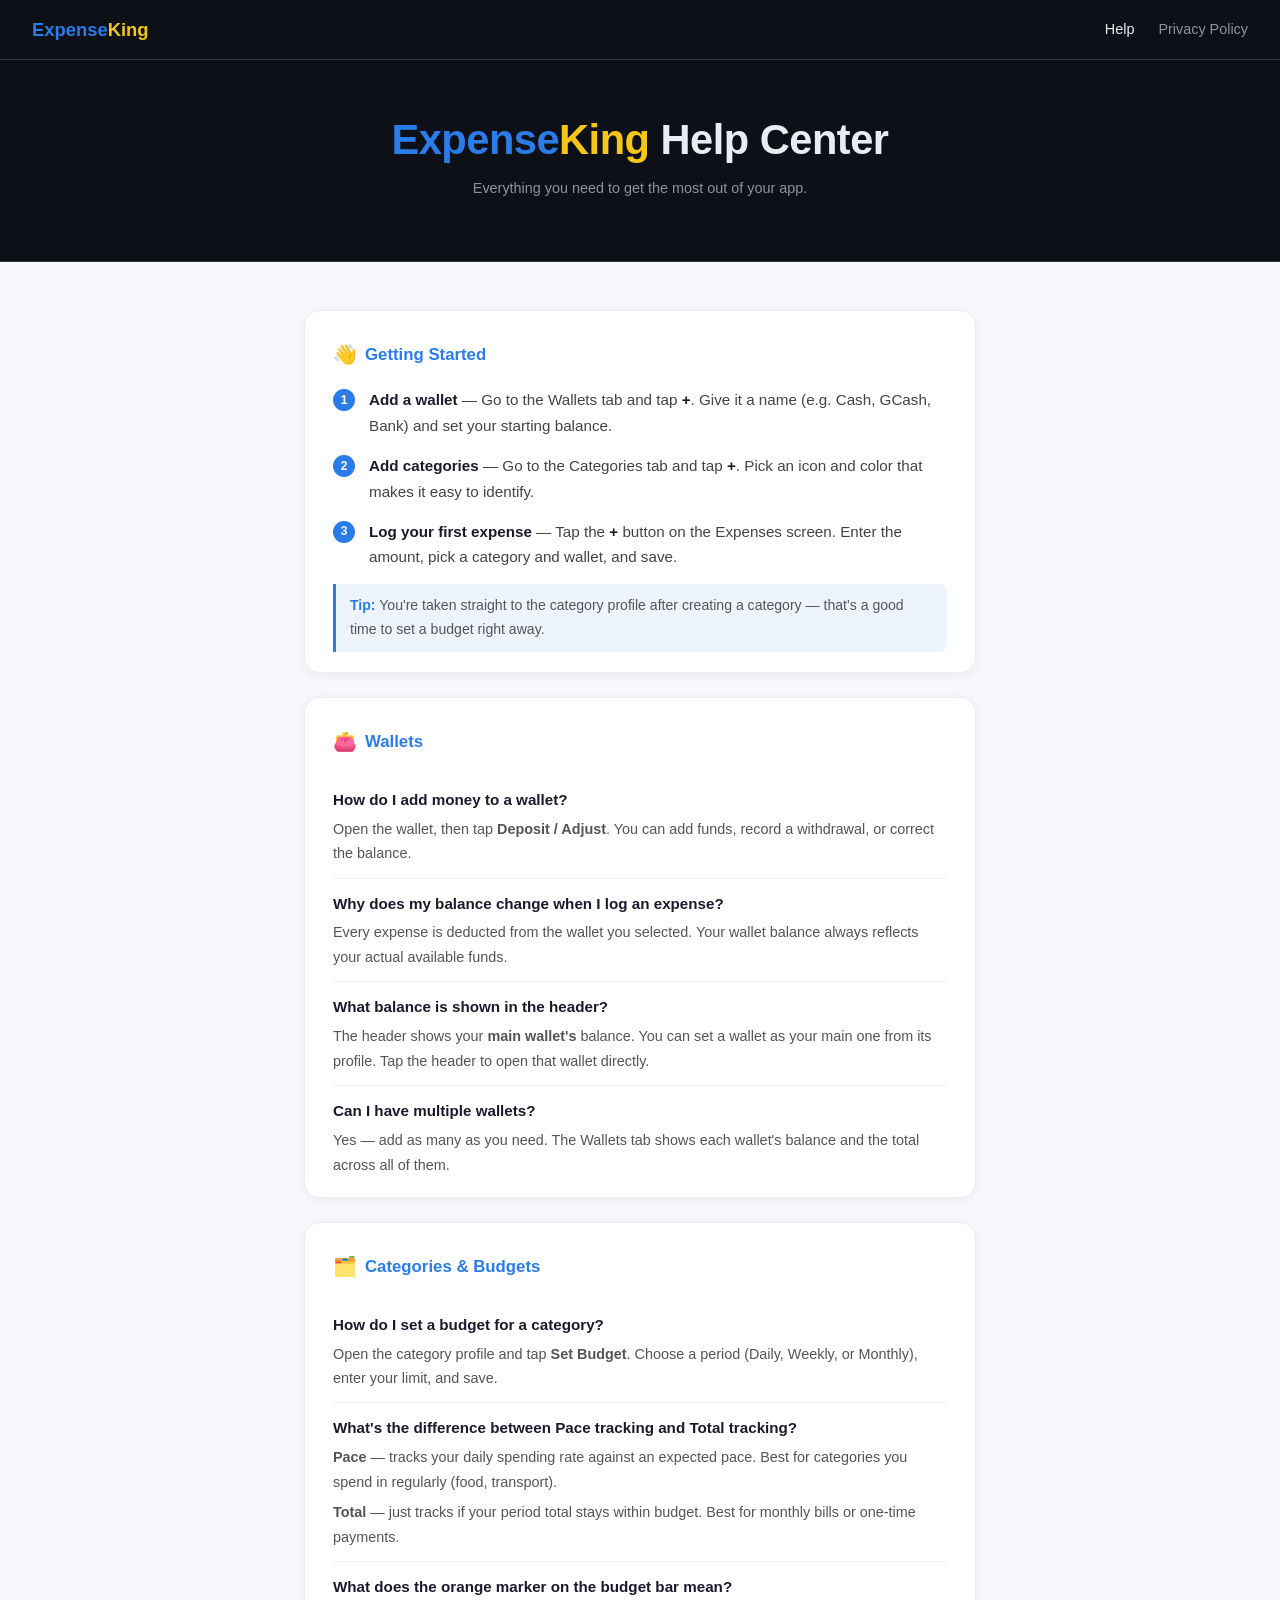
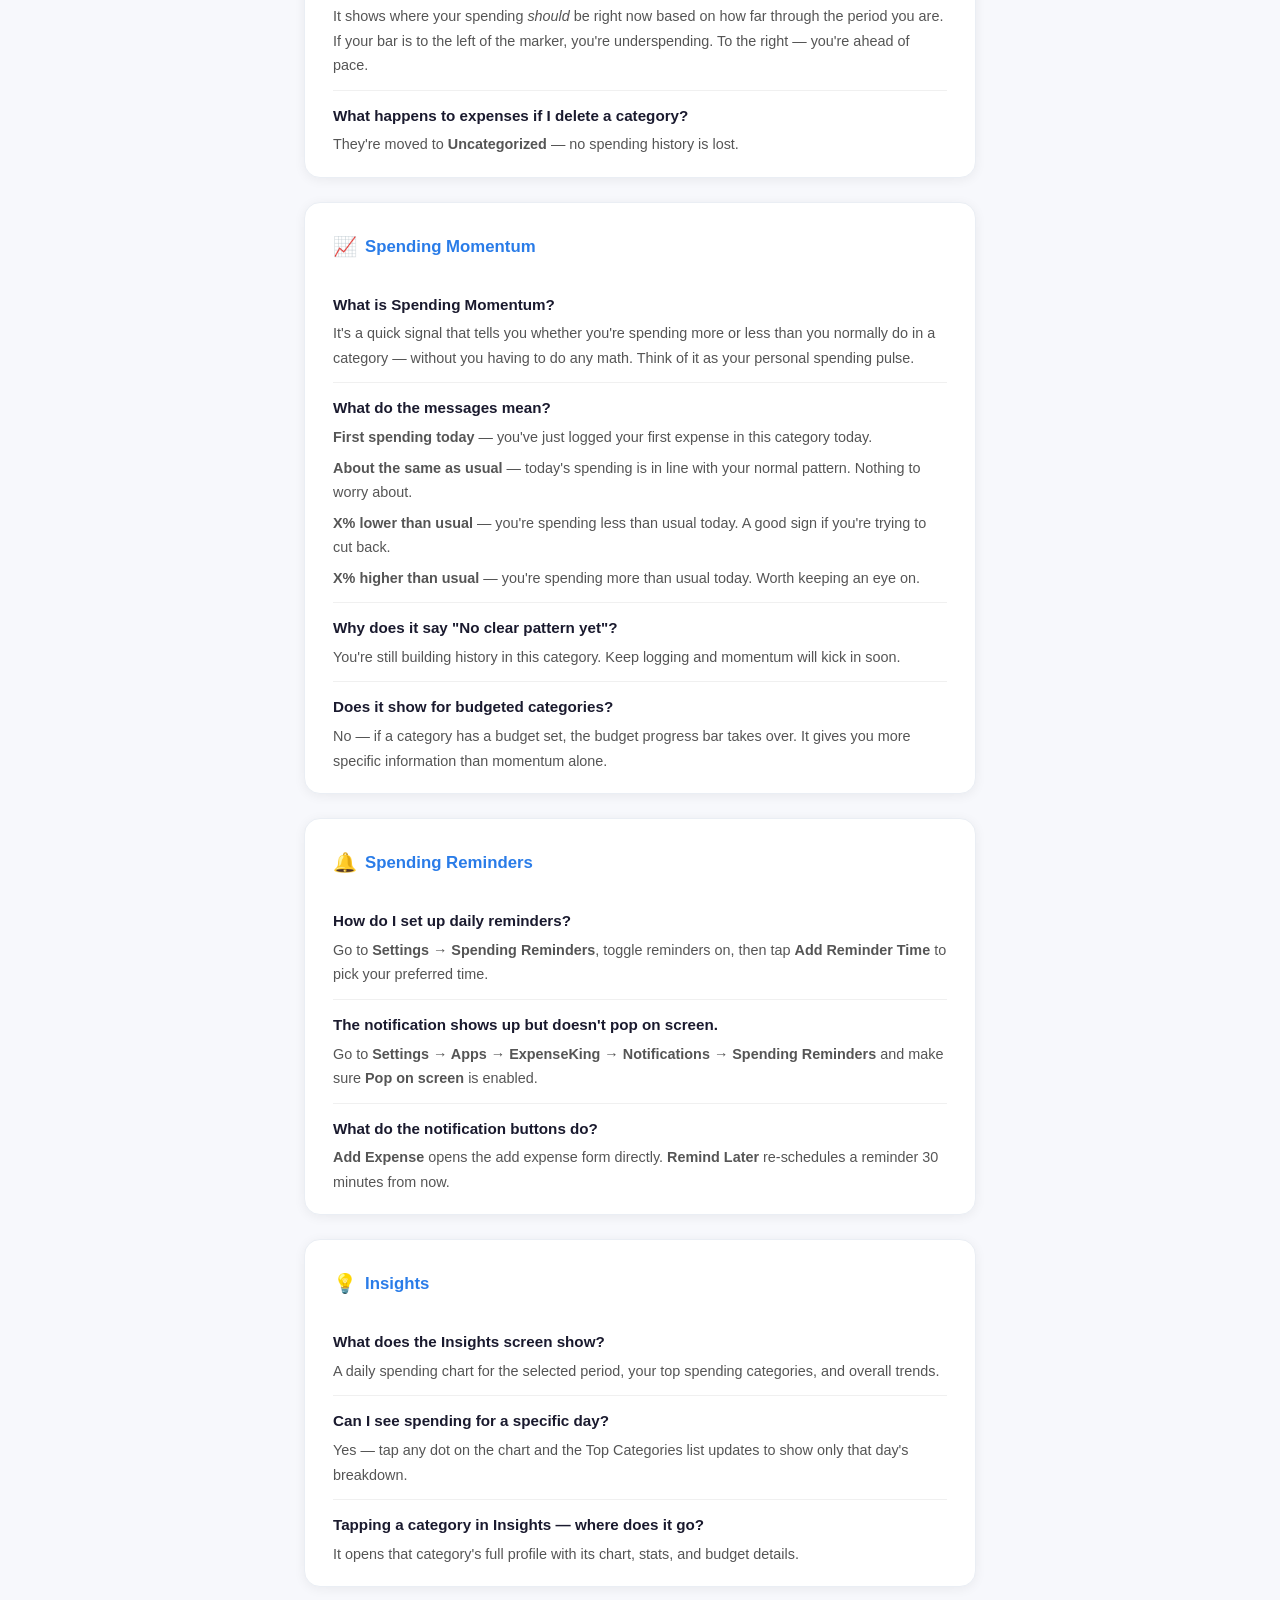
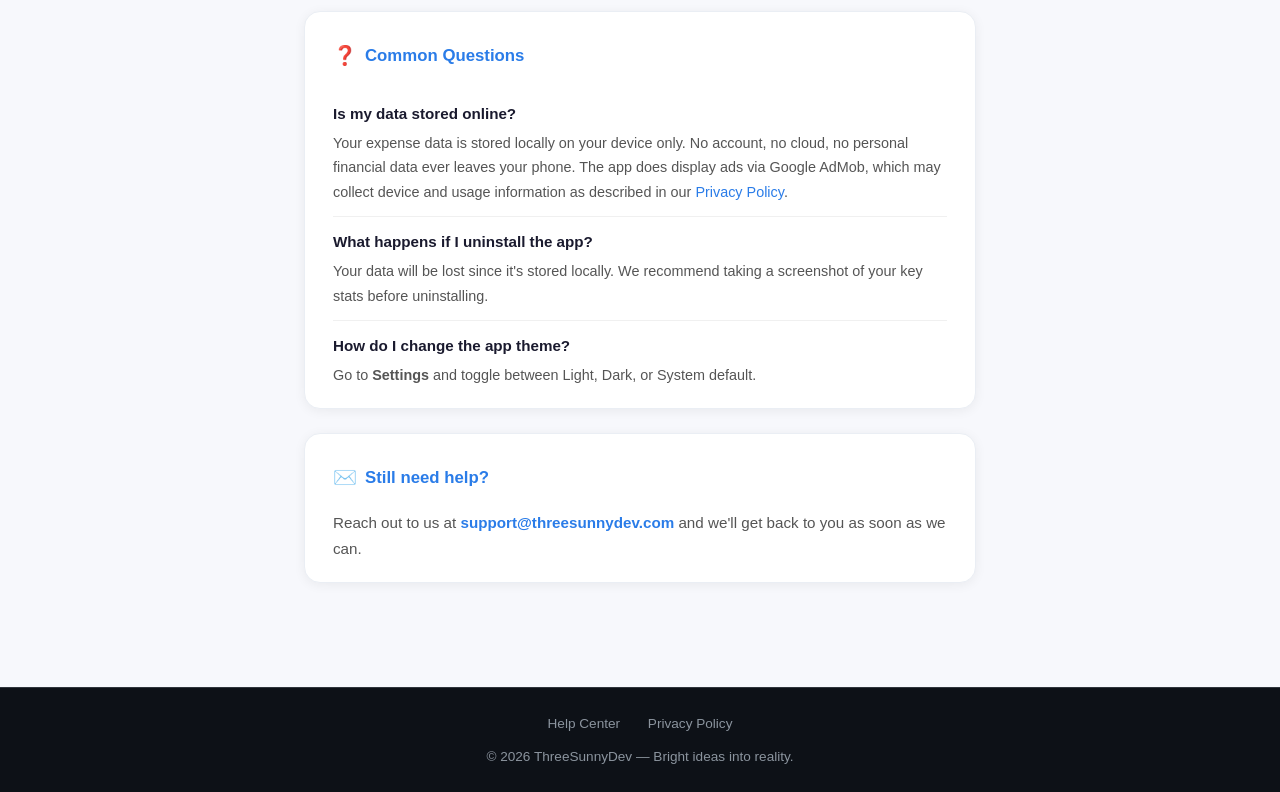
==== help/index.html @ 22c386db "updated directories" ====
<!DOCTYPE html>
<html lang="en">
<head>
  <meta charset="UTF-8" />
  <meta name="viewport" content="width=device-width, initial-scale=1.0" />
  <title>ExpenseKing — Help Center</title>
  <link rel="stylesheet" href="../site.css" />
  <style>
    /* ── Container ── */
    .container {
      max-width: 720px;
      margin: 0 auto;
      padding: 48px 24px 80px;
    }

    /* ── Help Section Card ── */
    .section {
      background: white;
      border-radius: 16px;
      padding: 28px 28px 20px;
      margin-bottom: 24px;
      box-shadow: 0 2px 12px rgba(0,0,0,0.06);
      border: 1px solid #eaeef4;
      transition: transform 0.2s, box-shadow 0.2s;
    }

    .section:hover {
      transform: translateY(-2px);
      box-shadow: 0 6px 20px rgba(0,0,0,0.09);
    }

    .section h2 {
      font-size: 1.05rem;
      font-weight: 700;
      color: var(--blue);
      margin-bottom: 16px;
      display: flex;
      align-items: center;
      gap: 8px;
    }

    .section h2 .icon {
      font-size: 1.2rem;
    }

    /* ── Steps ── */
    .step {
      display: flex;
      gap: 14px;
      margin-bottom: 14px;
      align-items: flex-start;
    }

    .step-num {
      background: var(--blue);
      color: white;
      font-size: 0.75rem;
      font-weight: 700;
      width: 22px;
      height: 22px;
      border-radius: 50%;
      display: flex;
      align-items: center;
      justify-content: center;
      flex-shrink: 0;
      margin-top: 2px;
    }

    .step p {
      font-size: 0.95rem;
      color: #444;
    }

    .step p strong {
      color: #1a1a2e;
    }

    /* ── Tip ── */
    .tip {
      background: #eef4fd;
      border-left: 3px solid var(--blue);
      border-radius: 0 8px 8px 0;
      padding: 10px 14px;
      font-size: 0.88rem;
      color: #555;
      margin-top: 12px;
    }

    .tip strong {
      color: var(--blue);
    }

    /* ── FAQ Items ── */
    .faq-item {
      border-bottom: 1px solid #f0f0f0;
      padding: 12px 0;
    }

    .faq-item:last-child {
      border-bottom: none;
      padding-bottom: 0;
    }

    .faq-item h3 {
      font-size: 0.95rem;
      font-weight: 600;
      color: #1a1a2e;
      margin-bottom: 4px;
    }

    .faq-item p {
      font-size: 0.9rem;
      color: #555;
    }

    .faq-item a {
      color: var(--blue);
      text-decoration: none;
    }

    .faq-item a:hover {
      text-decoration: underline;
    }

    .section > p {
      font-size: 0.95rem;
      color: #555;
    }

    .section a.contact-link {
      color: var(--blue);
      font-weight: 600;
      text-decoration: none;
    }

    .section a.contact-link:hover {
      text-decoration: underline;
    }
  </style>
</head>
<body>

<div id="site-nav"></div>

<!-- Page Hero -->
<div class="page-hero">
  <h1><span class="e">Expense</span><span class="k">King</span> Help Center</h1>
  <p>Everything you need to get the most out of your app.</p>
</div>

<div class="container">

  <!-- Getting Started -->
  <div class="section">
    <h2><span class="icon">👋</span> Getting Started</h2>
    <div class="step">
      <div class="step-num">1</div>
      <p><strong>Add a wallet</strong> — Go to the Wallets tab and tap <strong>+</strong>. Give it a name (e.g. Cash, GCash, Bank) and set your starting balance.</p>
    </div>
    <div class="step">
      <div class="step-num">2</div>
      <p><strong>Add categories</strong> — Go to the Categories tab and tap <strong>+</strong>. Pick an icon and color that makes it easy to identify.</p>
    </div>
    <div class="step">
      <div class="step-num">3</div>
      <p><strong>Log your first expense</strong> — Tap the <strong>+</strong> button on the Expenses screen. Enter the amount, pick a category and wallet, and save.</p>
    </div>
    <div class="tip"><strong>Tip:</strong> You're taken straight to the category profile after creating a category — that's a good time to set a budget right away.</div>
  </div>

  <!-- Wallets -->
  <div class="section">
    <h2><span class="icon">👛</span> Wallets</h2>
    <div class="faq-item">
      <h3>How do I add money to a wallet?</h3>
      <p>Open the wallet, then tap <strong>Deposit / Adjust</strong>. You can add funds, record a withdrawal, or correct the balance.</p>
    </div>
    <div class="faq-item">
      <h3>Why does my balance change when I log an expense?</h3>
      <p>Every expense is deducted from the wallet you selected. Your wallet balance always reflects your actual available funds.</p>
    </div>
    <div class="faq-item">
      <h3>What balance is shown in the header?</h3>
      <p>The header shows your <strong>main wallet's</strong> balance. You can set a wallet as your main one from its profile. Tap the header to open that wallet directly.</p>
    </div>
    <div class="faq-item">
      <h3>Can I have multiple wallets?</h3>
      <p>Yes — add as many as you need. The Wallets tab shows each wallet's balance and the total across all of them.</p>
    </div>
  </div>

  <!-- Categories & Budgets -->
  <div class="section">
    <h2><span class="icon">🗂️</span> Categories & Budgets</h2>
    <div class="faq-item">
      <h3>How do I set a budget for a category?</h3>
      <p>Open the category profile and tap <strong>Set Budget</strong>. Choose a period (Daily, Weekly, or Monthly), enter your limit, and save.</p>
    </div>
    <div class="faq-item">
      <h3>What's the difference between Pace tracking and Total tracking?</h3>
      <p><strong>Pace</strong> — tracks your daily spending rate against an expected pace. Best for categories you spend in regularly (food, transport).</p>
      <p style="margin-top:6px"><strong>Total</strong> — just tracks if your period total stays within budget. Best for monthly bills or one-time payments.</p>
    </div>
    <div class="faq-item">
      <h3>What does the orange marker on the budget bar mean?</h3>
      <p>It shows where your spending <em>should</em> be right now based on how far through the period you are. If your bar is to the left of the marker, you're underspending. To the right — you're ahead of pace.</p>
    </div>
    <div class="faq-item">
      <h3>What happens to expenses if I delete a category?</h3>
      <p>They're moved to <strong>Uncategorized</strong> — no spending history is lost.</p>
    </div>
  </div>

  <!-- Spending Momentum -->
  <div class="section">
    <h2><span class="icon">📈</span> Spending Momentum</h2>
    <div class="faq-item">
      <h3>What is Spending Momentum?</h3>
      <p>It's a quick signal that tells you whether you're spending more or less than you normally do in a category — without you having to do any math. Think of it as your personal spending pulse.</p>
    </div>
    <div class="faq-item">
      <h3>What do the messages mean?</h3>
      <p><strong>First spending today</strong> — you've just logged your first expense in this category today.</p>
      <p style="margin-top:6px"><strong>About the same as usual</strong> — today's spending is in line with your normal pattern. Nothing to worry about.</p>
      <p style="margin-top:6px"><strong>X% lower than usual</strong> — you're spending less than usual today. A good sign if you're trying to cut back.</p>
      <p style="margin-top:6px"><strong>X% higher than usual</strong> — you're spending more than usual today. Worth keeping an eye on.</p>
    </div>
    <div class="faq-item">
      <h3>Why does it say "No clear pattern yet"?</h3>
      <p>You're still building history in this category. Keep logging and momentum will kick in soon.</p>
    </div>
    <div class="faq-item">
      <h3>Does it show for budgeted categories?</h3>
      <p>No — if a category has a budget set, the budget progress bar takes over. It gives you more specific information than momentum alone.</p>
    </div>
  </div>

  <!-- Spending Reminders -->
  <div class="section">
    <h2><span class="icon">🔔</span> Spending Reminders</h2>
    <div class="faq-item">
      <h3>How do I set up daily reminders?</h3>
      <p>Go to <strong>Settings → Spending Reminders</strong>, toggle reminders on, then tap <strong>Add Reminder Time</strong> to pick your preferred time.</p>
    </div>
    <div class="faq-item">
      <h3>The notification shows up but doesn't pop on screen.</h3>
      <p>Go to <strong>Settings → Apps → ExpenseKing → Notifications → Spending Reminders</strong> and make sure <strong>Pop on screen</strong> is enabled.</p>
    </div>
    <div class="faq-item">
      <h3>What do the notification buttons do?</h3>
      <p><strong>Add Expense</strong> opens the add expense form directly. <strong>Remind Later</strong> re-schedules a reminder 30 minutes from now.</p>
    </div>
  </div>

  <!-- Insights -->
  <div class="section">
    <h2><span class="icon">💡</span> Insights</h2>
    <div class="faq-item">
      <h3>What does the Insights screen show?</h3>
      <p>A daily spending chart for the selected period, your top spending categories, and overall trends.</p>
    </div>
    <div class="faq-item">
      <h3>Can I see spending for a specific day?</h3>
      <p>Yes — tap any dot on the chart and the Top Categories list updates to show only that day's breakdown.</p>
    </div>
    <div class="faq-item">
      <h3>Tapping a category in Insights — where does it go?</h3>
      <p>It opens that category's full profile with its chart, stats, and budget details.</p>
    </div>
  </div>

  <!-- FAQ -->
  <div class="section">
    <h2><span class="icon">❓</span> Common Questions</h2>
    <div class="faq-item">
      <h3>Is my data stored online?</h3>
      <p>Your expense data is stored locally on your device only. No account, no cloud, no personal financial data ever leaves your phone. The app does display ads via Google AdMob, which may collect device and usage information as described in our <a href="../privacy-policy/">Privacy Policy</a>.</p>
    </div>
    <div class="faq-item">
      <h3>What happens if I uninstall the app?</h3>
      <p>Your data will be lost since it's stored locally. We recommend taking a screenshot of your key stats before uninstalling.</p>
    </div>
    <div class="faq-item">
      <h3>How do I change the app theme?</h3>
      <p>Go to <strong>Settings</strong> and toggle between Light, Dark, or System default.</p>
    </div>
  </div>

  <!-- Contact -->
  <div class="section">
    <h2><span class="icon">✉️</span> Still need help?</h2>
    <p>Reach out to us at <a href="mailto:support@threesunnydev.com" class="contact-link">support@threesunnydev.com</a> and we'll get back to you as soon as we can.</p>
  </div>

</div>

<div id="site-footer"></div>

<script src="../components.js"></script>
</body>
</html>
---- site.css ----
* { box-sizing: border-box; margin: 0; padding: 0; }

:root {
  --blue: #2a7ce8;
  --yellow: #f5c518;
  --dark: #0d1117;
  --dark2: #161b22;
  --card: #1c2230;
  --text: #e6edf3;
  --muted: #8b949e;
  --border: #30363d;
}

body {
  font-family: -apple-system, BlinkMacSystemFont, 'Segoe UI', Roboto, sans-serif;
  background: #f7f8fc;
  color: #1a1a2e;
  line-height: 1.7;
}

/* ── Nav ── */
nav {
  background: var(--dark);
  padding: 14px 32px;
  display: flex;
  align-items: center;
  justify-content: space-between;
  border-bottom: 1px solid var(--border);
  position: sticky;
  top: 0;
  z-index: 100;
}

.nav-brand {
  font-size: 1.15rem;
  font-weight: 700;
  text-decoration: none;
}

.nav-brand .e { color: var(--blue); }
.nav-brand .k { color: var(--yellow); }

.nav-links {
  display: flex;
  gap: 24px;
}

.nav-links a {
  color: var(--muted);
  text-decoration: none;
  font-size: 0.9rem;
  transition: color 0.2s;
}

.nav-links a:hover { color: var(--text); }
.nav-links a.active { color: var(--text); }

/* ── Page Hero (inner pages) ── */
.page-hero {
  background: var(--dark);
  padding: 56px 24px 60px;
  text-align: center;
  border-bottom: 1px solid var(--border);
}

.page-hero h1 {
  font-size: clamp(1.8rem, 5vw, 2.6rem);
  font-weight: 800;
  letter-spacing: -0.5px;
  color: var(--text);
  line-height: 1.15;
}

.page-hero h1 .e { color: var(--blue); }
.page-hero h1 .k { color: var(--yellow); }

.page-hero p {
  margin-top: 12px;
  font-size: 0.9rem;
  color: var(--muted);
  max-width: 480px;
  margin-left: auto;
  margin-right: auto;
}

/* ── Footer ── */
footer {
  background: var(--dark);
  border-top: 1px solid var(--border);
  padding: 24px;
  text-align: center;
  font-size: 0.85rem;
  color: var(--muted);
}

footer a {
  color: var(--muted);
  text-decoration: none;
  margin: 0 12px;
  transition: color 0.2s;
}

footer a:hover { color: var(--text); }

footer .footer-links { margin-bottom: 10px; }
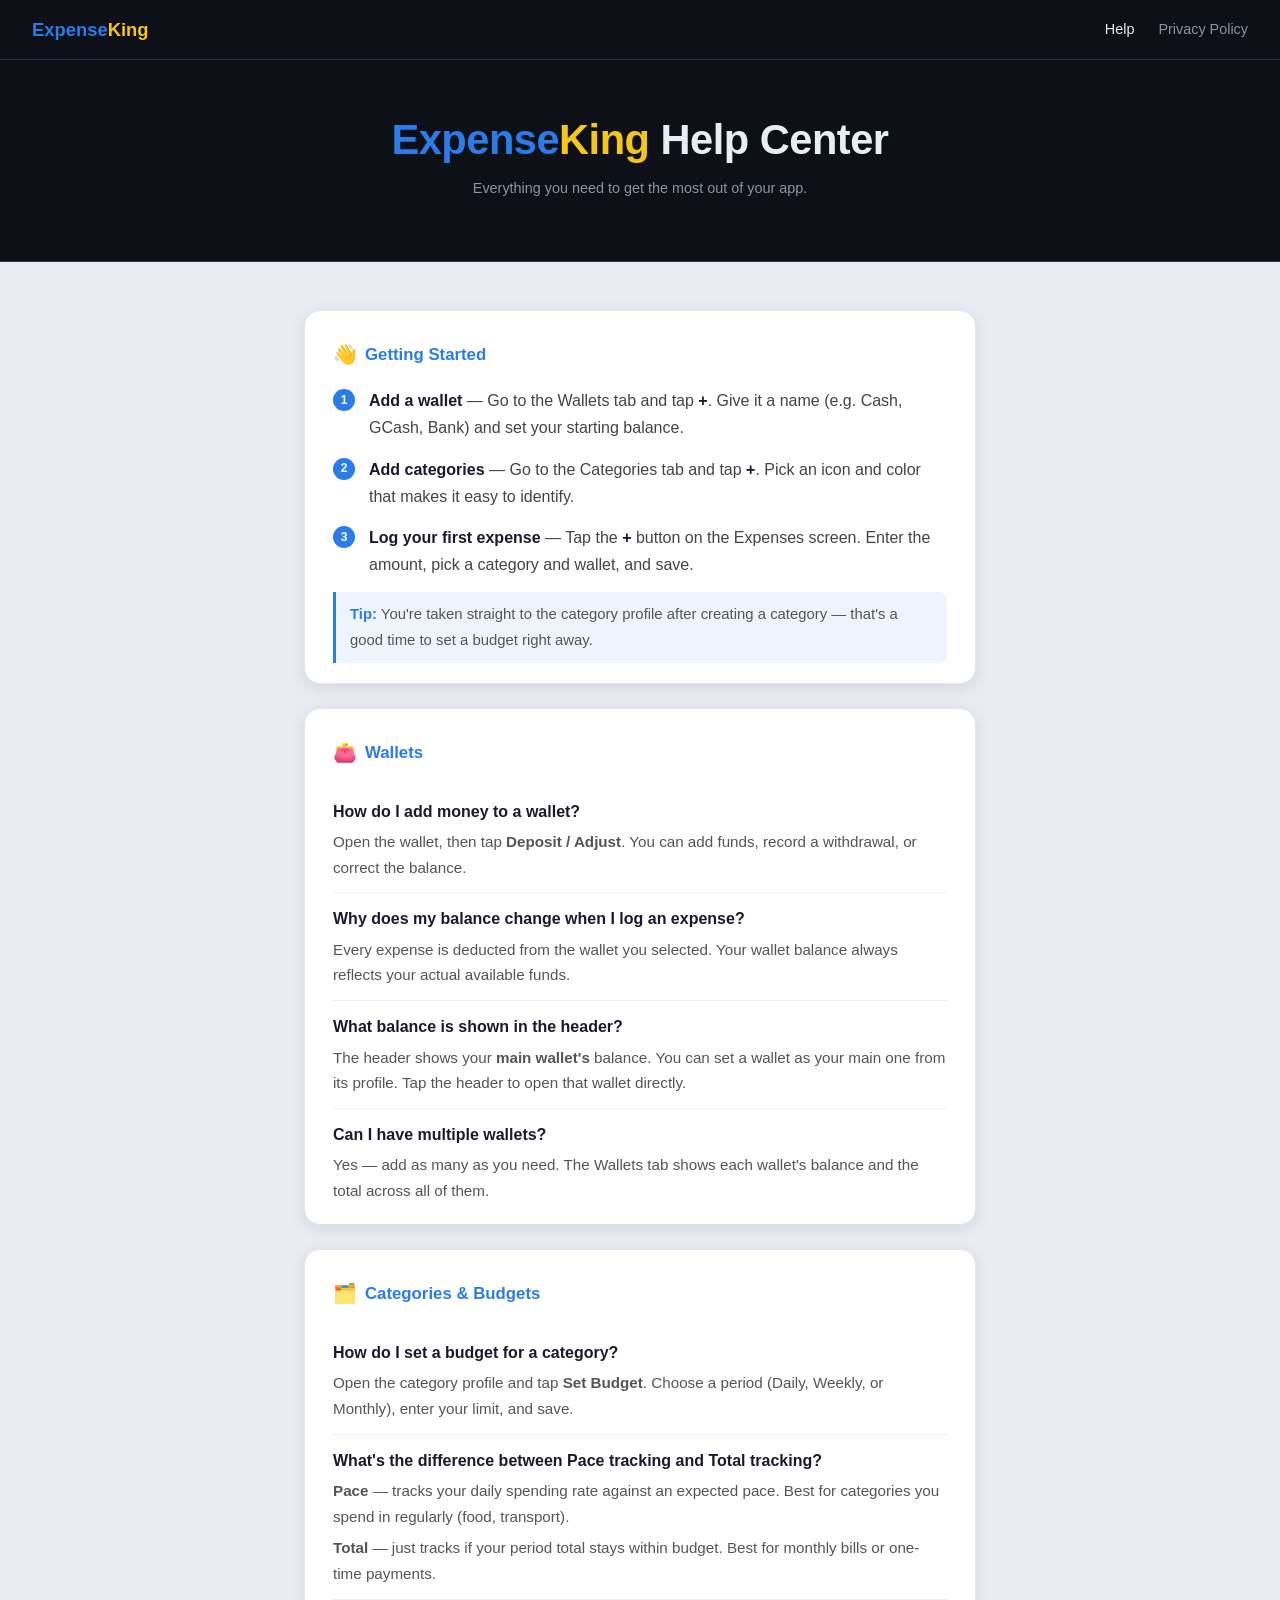
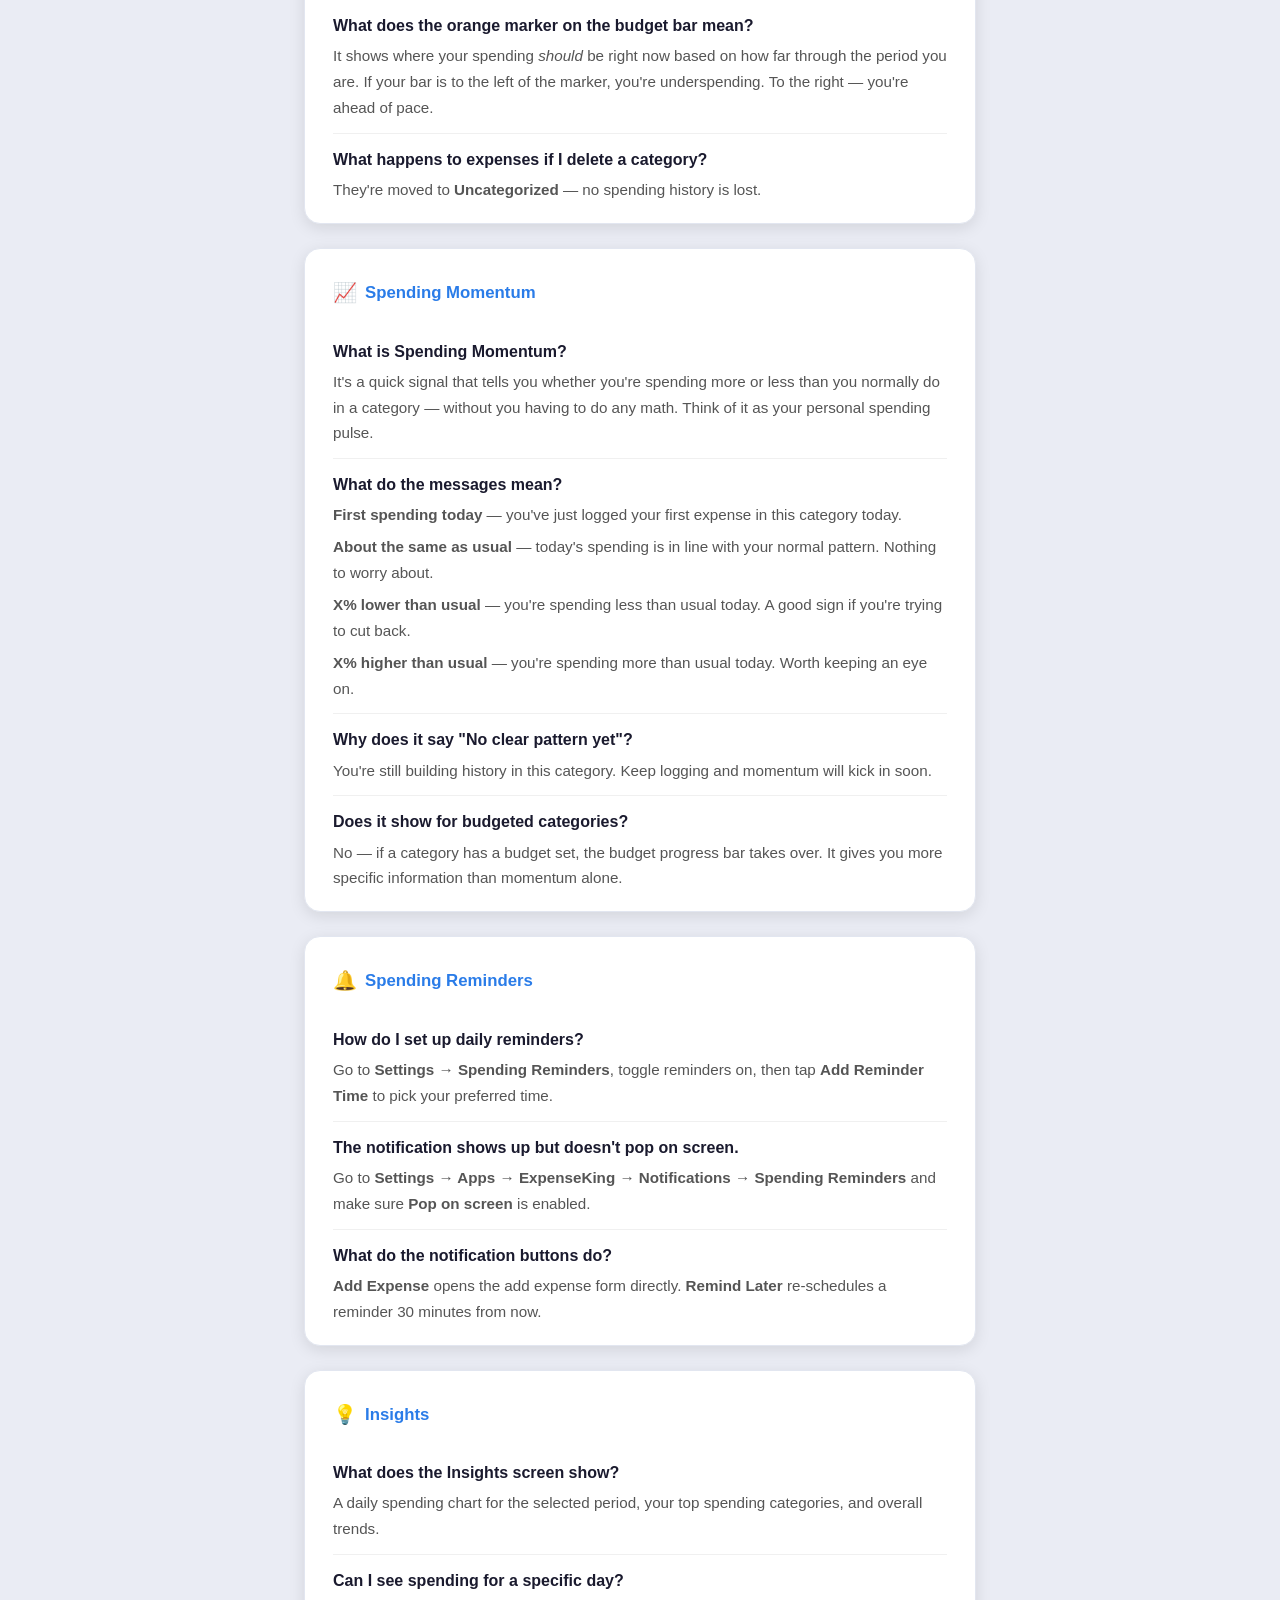
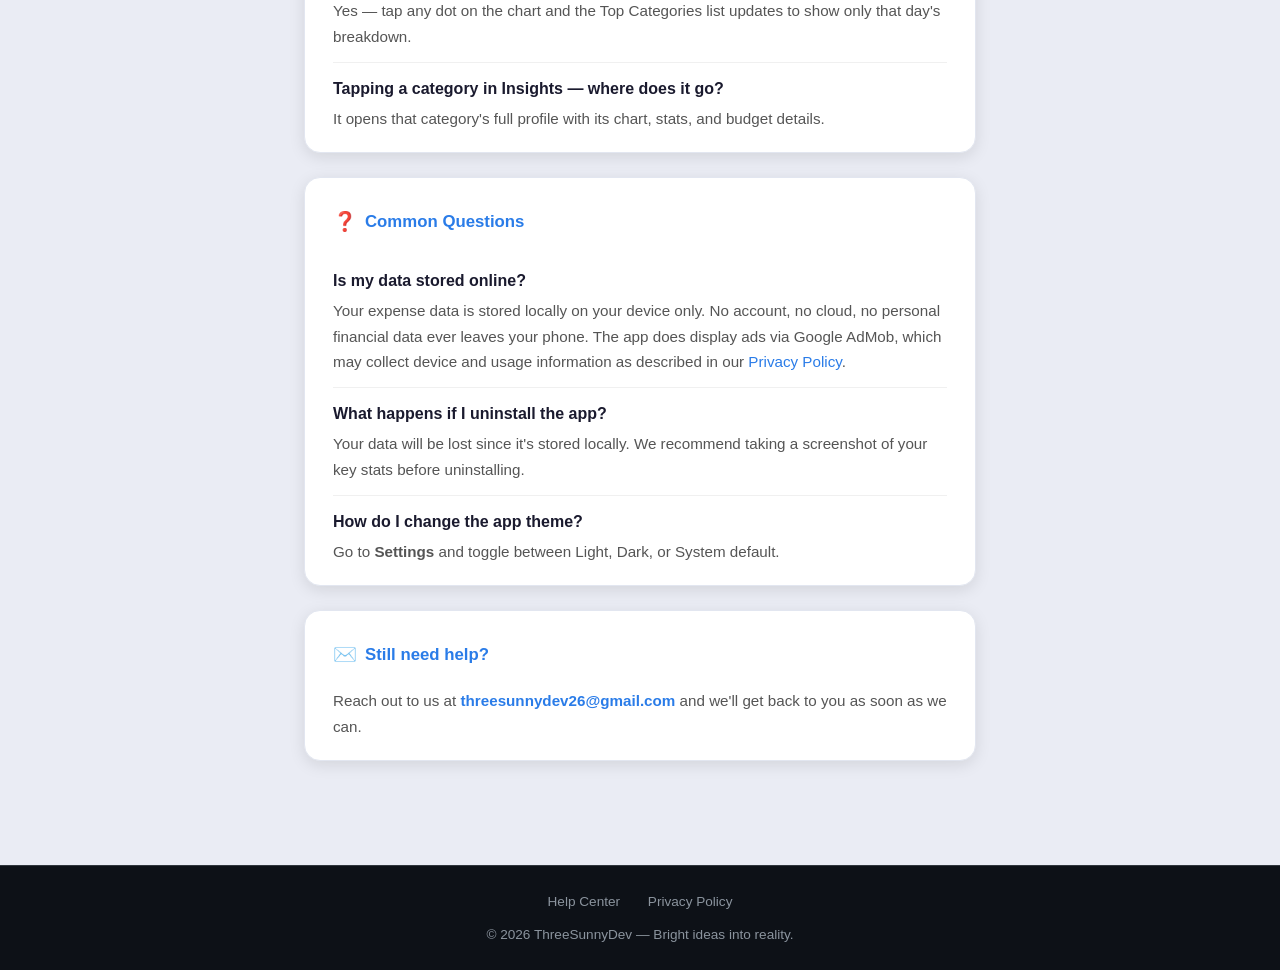
==== commit 7b6739f8: "Font size adjustment and others" ====
--- a/help/index.html
+++ b/help/index.html
@@ -19,14 +19,14 @@
       border-radius: 16px;
       padding: 28px 28px 20px;
       margin-bottom: 24px;
-      box-shadow: 0 2px 12px rgba(0,0,0,0.06);
-      border: 1px solid #eaeef4;
+      box-shadow: 0 4px 16px rgba(0,0,0,0.10);
+      border: 1px solid #e2e6f0;
       transition: transform 0.2s, box-shadow 0.2s;
     }
 
     .section:hover {
       transform: translateY(-2px);
-      box-shadow: 0 6px 20px rgba(0,0,0,0.09);
+      box-shadow: 0 8px 28px rgba(0,0,0,0.14);
     }
 
     .section h2 {
@@ -67,7 +67,7 @@
     }
 
     .step p {
-      font-size: 0.95rem;
+      font-size: 1rem;
       color: #444;
     }
 
@@ -81,7 +81,7 @@
       border-left: 3px solid var(--blue);
       border-radius: 0 8px 8px 0;
       padding: 10px 14px;
-      font-size: 0.88rem;
+      font-size: 0.93rem;
       color: #555;
       margin-top: 12px;
     }
@@ -102,14 +102,14 @@
     }
 
     .faq-item h3 {
-      font-size: 0.95rem;
+      font-size: 1rem;
       font-weight: 600;
       color: #1a1a2e;
       margin-bottom: 4px;
     }
 
     .faq-item p {
-      font-size: 0.9rem;
+      font-size: 0.95rem;
       color: #555;
     }
 
@@ -289,7 +289,7 @@
   <!-- Contact -->
   <div class="section">
     <h2><span class="icon">✉️</span> Still need help?</h2>
-    <p>Reach out to us at <a href="mailto:support@threesunnydev.com" class="contact-link">support@threesunnydev.com</a> and we'll get back to you as soon as we can.</p>
+    <p>Reach out to us at <a href="mailto:threesunnydev26@gmail.com" class="contact-link">threesunnydev26@gmail.com</a> and we'll get back to you as soon as we can.</p>
   </div>
 
 </div>
--- a/site.css
+++ b/site.css
@@ -13,7 +13,7 @@
 
 body {
   font-family: -apple-system, BlinkMacSystemFont, 'Segoe UI', Roboto, sans-serif;
-  background: #f7f8fc;
+  background: #eaecf4;
   color: #1a1a2e;
   line-height: 1.7;
 }
